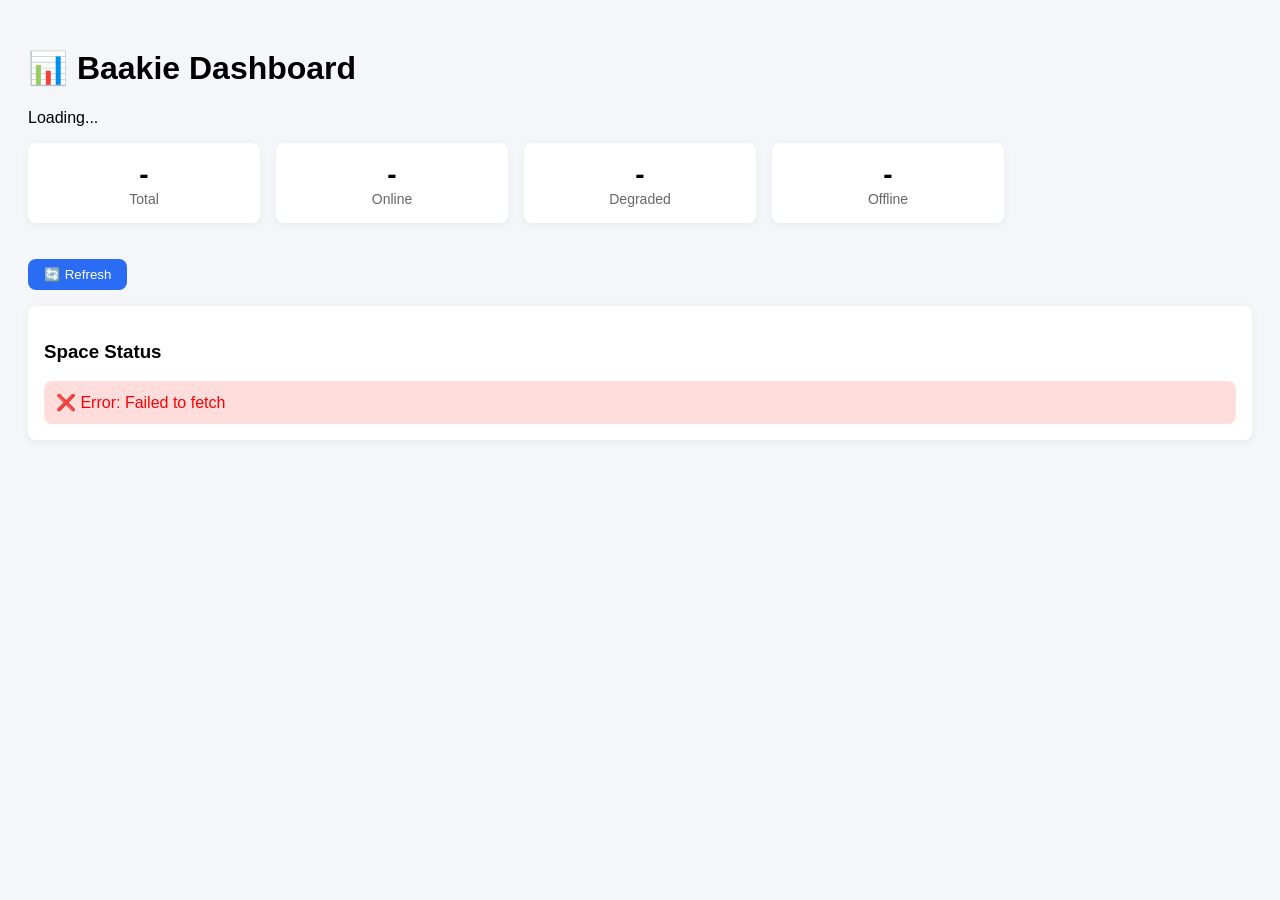
==== dashboard_worker.html @ 9c86b208 "Voeg dashboard_worker.html toe met Worker API" ====
<!DOCTYPE html>
<html>
<head>
    <title>Baakie Dashboard</title>
    <style>
        body { font-family: Arial, sans-serif; background: #f4f6f9; padding: 20px; }
        .stats { display: grid; grid-template-columns: repeat(5, 1fr); gap: 16px; margin-bottom: 20px; }
        .stat { background: white; padding: 16px; border-radius: 8px; box-shadow: 0 2px 8px rgba(0,0,0,0.06); text-align: center; }
        .stat .number { font-size: 28px; font-weight: bold; }
        .stat .label { font-size: 14px; color: #666; }
        .table-wrap { background: white; border-radius: 8px; padding: 16px; box-shadow: 0 2px 8px rgba(0,0,0,0.06); }
        table { width: 100%; border-collapse: collapse; }
        th, td { padding: 10px; text-align: left; border-bottom: 1px solid #eee; }
        .badge { padding: 2px 12px; border-radius: 12px; font-size: 12px; }
        .badge.online { background: #d4edda; color: #155724; }
        .badge.degraded { background: #fff3cd; color: #856404; }
        .badge.offline { background: #f8d7da; color: #721c24; }
        .status-dot { display: inline-block; width: 10px; height: 10px; border-radius: 50%; margin-right: 6px; }
        .status-dot.online { background: #28a745; }
        .status-dot.degraded { background: #fd7e14; }
        .status-dot.offline { background: #dc3545; }
        .refresh-btn { margin: 16px 0; padding: 8px 16px; background: #2a6df4; color: white; border: none; border-radius: 8px; cursor: pointer; }
        .error { color: red; background: #fdd; padding: 12px; border-radius: 8px; }
    </style>
</head>
<body>
    <h1>📊 Baakie Dashboard</h1>
    <p id="timestamp">Loading...</p>

    <div class="stats" id="stats">
        <div class="stat"><div class="number" id="total">-</div><div class="label">Total</div></div>
        <div class="stat"><div class="number" id="online">-</div><div class="label">Online</div></div>
        <div class="stat"><div class="number" id="degraded">-</div><div class="label">Degraded</div></div>
        <div class="stat"><div class="number" id="offline">-</div><div class="label">Offline</div></div>
    </div>

    <button class="refresh-btn" onclick="loadData()">🔄 Refresh</button>

    <div class="table-wrap">
        <h3>Space Status</h3>
        <div id="tableContainer">Loading...</div>
    </div>

    <script>
        // 🔥 API URL — jouw Cloudflare Worker
        const API_URL = 'https://baakie-dashboard-api-production.a-verboon.workers.dev/api/spaces';
        
        async function loadData() {
            const table = document.getElementById('tableContainer');
            
            try {
                const response = await fetch(API_URL);
                if (!response.ok) throw new Error(`HTTP error! status: ${response.status}`);
                const data = await response.json();
                
                document.getElementById('timestamp').textContent = 'Last updated: ' + new Date().toLocaleString();
                
                // Update stats
                let total = 0, online = 0, degraded = 0, offline = 0;
                let html = '<table><tr><th>Space</th><th>Status</th><th>Response</th></tr>';
                
                for (const [name, info] of Object.entries(data)) {
                    total++;
                    const status = info.status || 'unknown';
                    if (status === 'online') online++;
                    else if (status === 'degraded') degraded++;
                    else offline++;
                    
                    const dotClass = status === 'online' ? 'online' : status === 'degraded' ? 'degraded' : 'offline';
                    html += `<tr>
                        <td><strong>${name}</strong></td>
                        <td><span class="badge ${status}"><span class="status-dot ${dotClass}"></span>${status}</span></td>
                        <td>${info.response_time || '-'}ms</td>
                    </tr>`;
                }
                html += '</table>';
                
                document.getElementById('total').textContent = total;
                document.getElementById('online').textContent = online;
                document.getElementById('degraded').textContent = degraded;
                document.getElementById('offline').textContent = offline;
                table.innerHTML = html;
                
            } catch (error) {
                table.innerHTML = `<div class="error">❌ Error: ${error.message}</div>`;
            }
        }

        loadData();
        setInterval(loadData, 30000);
    </script>
</body>
</html>
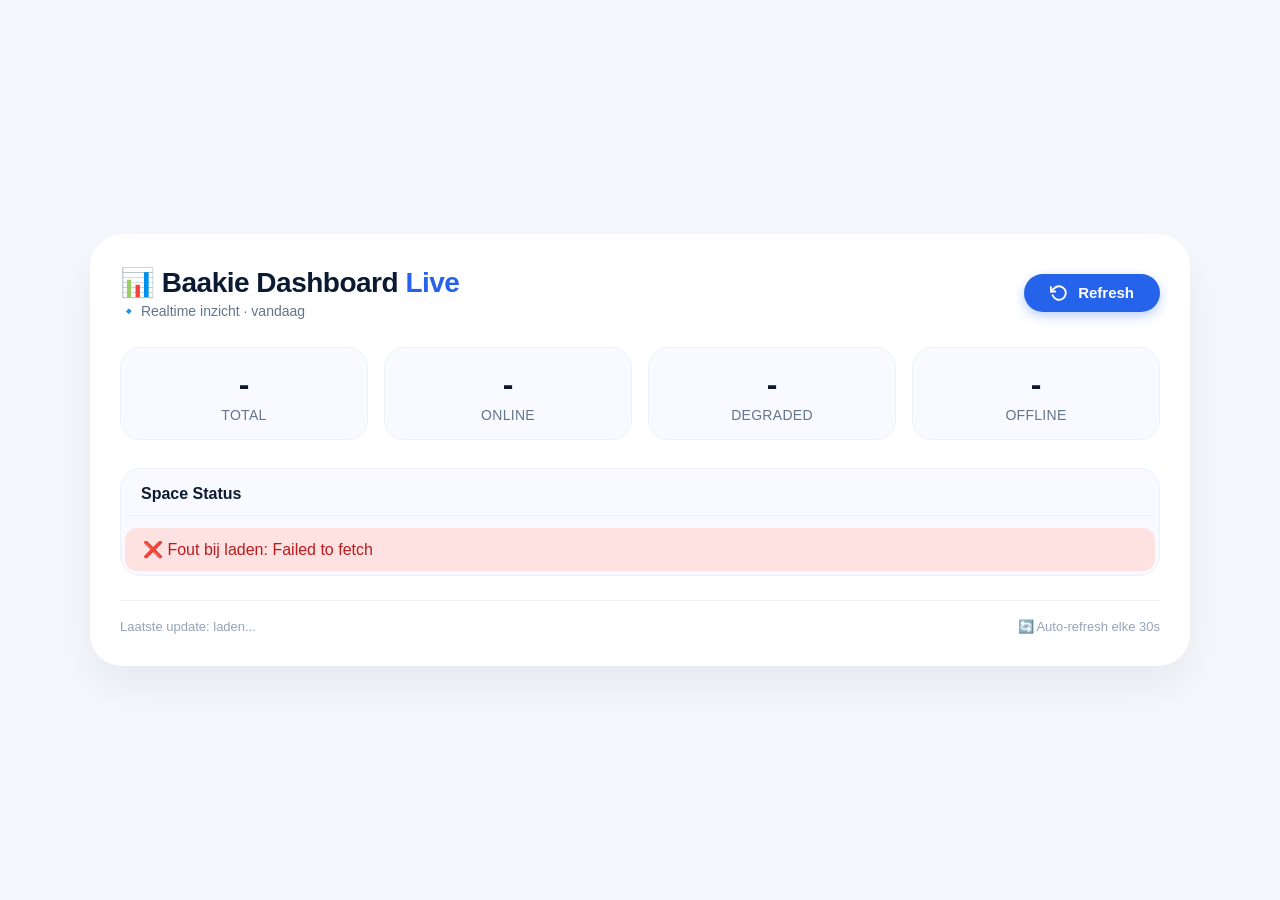
==== commit 2222c68b: "Create dashboard_worker.html" ====
--- a/dashboard_worker.html
+++ b/dashboard_worker.html
@@ -1,32 +1,275 @@
 <!DOCTYPE html>
-<html>
+<html lang="nl">
 <head>
-    <title>Baakie Dashboard</title>
+    <meta charset="UTF-8" />
+    <meta name="viewport" content="width=device-width, initial-scale=1.0" />
+    <title>Baakie Dashboard Live</title>
     <style>
-        body { font-family: Arial, sans-serif; background: #f4f6f9; padding: 20px; }
-        .stats { display: grid; grid-template-columns: repeat(5, 1fr); gap: 16px; margin-bottom: 20px; }
-        .stat { background: white; padding: 16px; border-radius: 8px; box-shadow: 0 2px 8px rgba(0,0,0,0.06); text-align: center; }
-        .stat .number { font-size: 28px; font-weight: bold; }
-        .stat .label { font-size: 14px; color: #666; }
-        .table-wrap { background: white; border-radius: 8px; padding: 16px; box-shadow: 0 2px 8px rgba(0,0,0,0.06); }
-        table { width: 100%; border-collapse: collapse; }
-        th, td { padding: 10px; text-align: left; border-bottom: 1px solid #eee; }
-        .badge { padding: 2px 12px; border-radius: 12px; font-size: 12px; }
-        .badge.online { background: #d4edda; color: #155724; }
-        .badge.degraded { background: #fff3cd; color: #856404; }
-        .badge.offline { background: #f8d7da; color: #721c24; }
-        .status-dot { display: inline-block; width: 10px; height: 10px; border-radius: 50%; margin-right: 6px; }
-        .status-dot.online { background: #28a745; }
-        .status-dot.degraded { background: #fd7e14; }
-        .status-dot.offline { background: #dc3545; }
-        .refresh-btn { margin: 16px 0; padding: 8px 16px; background: #2a6df4; color: white; border: none; border-radius: 8px; cursor: pointer; }
-        .error { color: red; background: #fdd; padding: 12px; border-radius: 8px; }
+        /* --- Reset & basis --- */
+        * {
+            margin: 0;
+            padding: 0;
+            box-sizing: border-box;
+        }
+
+        body {
+            font-family: 'Segoe UI', Tahoma, Geneva, Verdana, sans-serif;
+            background: #f4f7fc;
+            padding: 24px;
+            min-height: 100vh;
+            display: flex;
+            justify-content: center;
+            align-items: center;
+        }
+
+        .dashboard {
+            max-width: 1100px;
+            width: 100%;
+            background: white;
+            border-radius: 32px;
+            padding: 32px 30px;
+            box-shadow: 0 20px 40px rgba(0, 0, 0, 0.06);
+        }
+
+        /* --- Header --- */
+        .header {
+            display: flex;
+            justify-content: space-between;
+            align-items: center;
+            flex-wrap: wrap;
+            gap: 16px;
+            margin-bottom: 28px;
+        }
+
+        .header h1 {
+            font-size: 28px;
+            font-weight: 700;
+            color: #0b1a33;
+            letter-spacing: -0.5px;
+        }
+
+        .header h1 span {
+            color: #2563eb;
+        }
+
+        .header .sub {
+            font-size: 14px;
+            color: #64748b;
+            margin-top: 4px;
+        }
+
+        /* --- Refresh knop --- */
+        .refresh-btn {
+            background: #2563eb;
+            border: none;
+            color: white;
+            padding: 10px 26px;
+            border-radius: 60px;
+            font-weight: 600;
+            font-size: 15px;
+            display: inline-flex;
+            align-items: center;
+            gap: 10px;
+            cursor: pointer;
+            transition: 0.2s;
+            box-shadow: 0 4px 12px rgba(37, 99, 235, 0.3);
+        }
+
+        .refresh-btn:hover {
+            background: #1d4ed8;
+            transform: scale(1.02);
+        }
+
+        .refresh-btn:active {
+            transform: scale(0.94);
+        }
+
+        .refresh-btn svg {
+            width: 18px;
+            height: 18px;
+            fill: none;
+            stroke: currentColor;
+            stroke-width: 2.5;
+            stroke-linecap: round;
+            stroke-linejoin: round;
+        }
+
+        /* --- Stats --- */
+        .stats {
+            display: grid;
+            grid-template-columns: repeat(auto-fit, minmax(150px, 1fr));
+            gap: 16px;
+            margin-bottom: 28px;
+        }
+
+        .stat {
+            background: #f9faff;
+            border-radius: 20px;
+            padding: 18px 16px 16px;
+            text-align: center;
+            border: 1px solid #eef2f8;
+        }
+
+        .stat .number {
+            font-size: 32px;
+            font-weight: 700;
+            color: #0b1a33;
+        }
+
+        .stat .label {
+            font-size: 14px;
+            font-weight: 500;
+            color: #64748b;
+            margin-top: 4px;
+            text-transform: uppercase;
+            letter-spacing: 0.3px;
+        }
+
+        /* --- Tabel --- */
+        .table-wrap {
+            background: #f9faff;
+            border-radius: 20px;
+            padding: 16px 4px 4px 4px;
+            border: 1px solid #eef2f8;
+            overflow-x: auto;
+        }
+
+        .table-wrap h3 {
+            font-size: 16px;
+            font-weight: 600;
+            color: #0b1a33;
+            padding: 0 16px 12px 16px;
+            border-bottom: 1px solid #eef2f8;
+        }
+
+        table {
+            width: 100%;
+            border-collapse: collapse;
+            font-size: 14px;
+            min-width: 340px;
+        }
+
+        th {
+            text-align: left;
+            padding: 14px 16px 10px 16px;
+            font-weight: 600;
+            color: #1e293b;
+            font-size: 13px;
+            text-transform: uppercase;
+            border-bottom: 1px solid #e2e8f0;
+        }
+
+        td {
+            padding: 12px 16px;
+            border-bottom: 1px solid #eef2f8;
+            color: #0f172a;
+            font-weight: 500;
+        }
+
+        tr:last-child td {
+            border-bottom: none;
+        }
+
+        /* --- Badges --- */
+        .badge {
+            padding: 4px 14px;
+            border-radius: 40px;
+            font-size: 12px;
+            font-weight: 600;
+            display: inline-flex;
+            align-items: center;
+            gap: 6px;
+        }
+
+        .badge.online {
+            background: #d1fae5;
+            color: #065f46;
+        }
+
+        .badge.degraded {
+            background: #fef3c7;
+            color: #92400e;
+        }
+
+        .badge.offline {
+            background: #f8d7da;
+            color: #721c24;
+        }
+
+        .status-dot {
+            display: inline-block;
+            width: 10px;
+            height: 10px;
+            border-radius: 50%;
+        }
+
+        .status-dot.online {
+            background: #22c55e;
+        }
+        .status-dot.degraded {
+            background: #f59e0b;
+        }
+        .status-dot.offline {
+            background: #ef4444;
+        }
+
+        /* --- Footer --- */
+        .footer {
+            display: flex;
+            justify-content: space-between;
+            align-items: center;
+            flex-wrap: wrap;
+            gap: 12px;
+            margin-top: 24px;
+            padding-top: 18px;
+            border-top: 1px solid #eef2f8;
+            font-size: 13px;
+            color: #94a3b8;
+        }
+
+        .footer .timestamp {
+            background: #f1f5f9;
+            padding: 4px 16px;
+            border-radius: 40px;
+        }
+
+        .error {
+            color: #b91c1c;
+            background: #fee2e2;
+            padding: 12px 18px;
+            border-radius: 12px;
+            margin-top: 12px;
+        }
+
+        @media (max-width: 600px) {
+            .dashboard {
+                padding: 20px 16px;
+            }
+            .header h1 {
+                font-size: 22px;
+            }
+        }
     </style>
 </head>
 <body>
-    <h1>📊 Baakie Dashboard</h1>
-    <p id="timestamp">Loading...</p>
-
+
+<div class="dashboard">
+    <!-- HEADER -->
+    <div class="header">
+        <div>
+            <h1>📊 Baakie Dashboard <span>Live</span></h1>
+            <div class="sub">🔹 Realtime inzicht · vandaag</div>
+        </div>
+        <button class="refresh-btn" onclick="loadData()">
+            <svg viewBox="0 0 24 24">
+                <path d="M1 4v6h6" />
+                <path d="M3.51 15a9 9 0 1 0 2.13-9.36L1 10" />
+            </svg>
+            Refresh
+        </button>
+    </div>
+
+    <!-- STATS -->
     <div class="stats" id="stats">
         <div class="stat"><div class="number" id="total">-</div><div class="label">Total</div></div>
         <div class="stat"><div class="number" id="online">-</div><div class="label">Online</div></div>
@@ -34,60 +277,67 @@
         <div class="stat"><div class="number" id="offline">-</div><div class="label">Offline</div></div>
     </div>
 
-    <button class="refresh-btn" onclick="loadData()">🔄 Refresh</button>
-
+    <!-- TABLE -->
     <div class="table-wrap">
         <h3>Space Status</h3>
         <div id="tableContainer">Loading...</div>
     </div>
 
-    <script>
-        // 🔥 API URL — jouw Cloudflare Worker
-        const API_URL = 'https://baakie-dashboard-api-production.a-verboon.workers.dev/api/spaces';
-        
-        async function loadData() {
-            const table = document.getElementById('tableContainer');
-            
-            try {
-                const response = await fetch(API_URL);
-                if (!response.ok) throw new Error(`HTTP error! status: ${response.status}`);
-                const data = await response.json();
-                
-                document.getElementById('timestamp').textContent = 'Last updated: ' + new Date().toLocaleString();
-                
-                // Update stats
-                let total = 0, online = 0, degraded = 0, offline = 0;
-                let html = '<table><tr><th>Space</th><th>Status</th><th>Response</th></tr>';
-                
-                for (const [name, info] of Object.entries(data)) {
-                    total++;
-                    const status = info.status || 'unknown';
-                    if (status === 'online') online++;
-                    else if (status === 'degraded') degraded++;
-                    else offline++;
-                    
-                    const dotClass = status === 'online' ? 'online' : status === 'degraded' ? 'degraded' : 'offline';
-                    html += `<tr>
-                        <td><strong>${name}</strong></td>
-                        <td><span class="badge ${status}"><span class="status-dot ${dotClass}"></span>${status}</span></td>
-                        <td>${info.response_time || '-'}ms</td>
-                    </tr>`;
-                }
-                html += '</table>';
-                
-                document.getElementById('total').textContent = total;
-                document.getElementById('online').textContent = online;
-                document.getElementById('degraded').textContent = degraded;
-                document.getElementById('offline').textContent = offline;
-                table.innerHTML = html;
-                
-            } catch (error) {
-                table.innerHTML = `<div class="error">❌ Error: ${error.message}</div>`;
+    <!-- FOOTER -->
+    <div class="footer">
+        <span id="timestamp">Laatste update: laden...</span>
+        <span>🔄 Auto-refresh elke 30s</span>
+    </div>
+</div>
+
+<script>
+    const API_URL = 'https://baakie-dashboard-api-production.a-verboon.workers.dev/api/spaces';
+
+    async function loadData() {
+        const table = document.getElementById('tableContainer');
+
+        try {
+            const response = await fetch(API_URL);
+            if (!response.ok) throw new Error(`HTTP error! status: ${response.status}`);
+            const data = await response.json();
+
+            document.getElementById('timestamp').textContent = 'Laatste update: ' + new Date().toLocaleString('nl-NL');
+
+            let total = 0, online = 0, degraded = 0, offline = 0;
+            let html = '<table><thead><tr><th>Space</th><th>Status</th><th>Response</th></tr></thead><tbody>';
+
+            for (const [name, info] of Object.entries(data)) {
+                total++;
+                const status = info.status || 'unknown';
+                if (status === 'online') online++;
+                else if (status === 'degraded') degraded++;
+                else offline++;
+
+                const dotClass = status === 'online' ? 'online' : status === 'degraded' ? 'degraded' : 'offline';
+                const responseTime = info.response_time ? info.response_time + 'ms' : '-';
+
+                html += `<tr>
+                    <td><strong>${name}</strong></td>
+                    <td><span class="badge ${status}"><span class="status-dot ${dotClass}"></span>${status}</span></td>
+                    <td>${responseTime}</td>
+                </tr>`;
             }
-        }
-
-        loadData();
-        setInterval(loadData, 30000);
-    </script>
+            html += '</tbody></table>';
+
+            document.getElementById('total').textContent = total;
+            document.getElementById('online').textContent = online;
+            document.getElementById('degraded').textContent = degraded;
+            document.getElementById('offline').textContent = offline;
+            table.innerHTML = html;
+
+        } catch (error) {
+            table.innerHTML = `<div class="error">❌ Fout bij laden: ${error.message}</div>`;
+        }
+    }
+
+    loadData();
+    setInterval(loadData, 30000);
+</script>
+
 </body>
-</html>+</html>
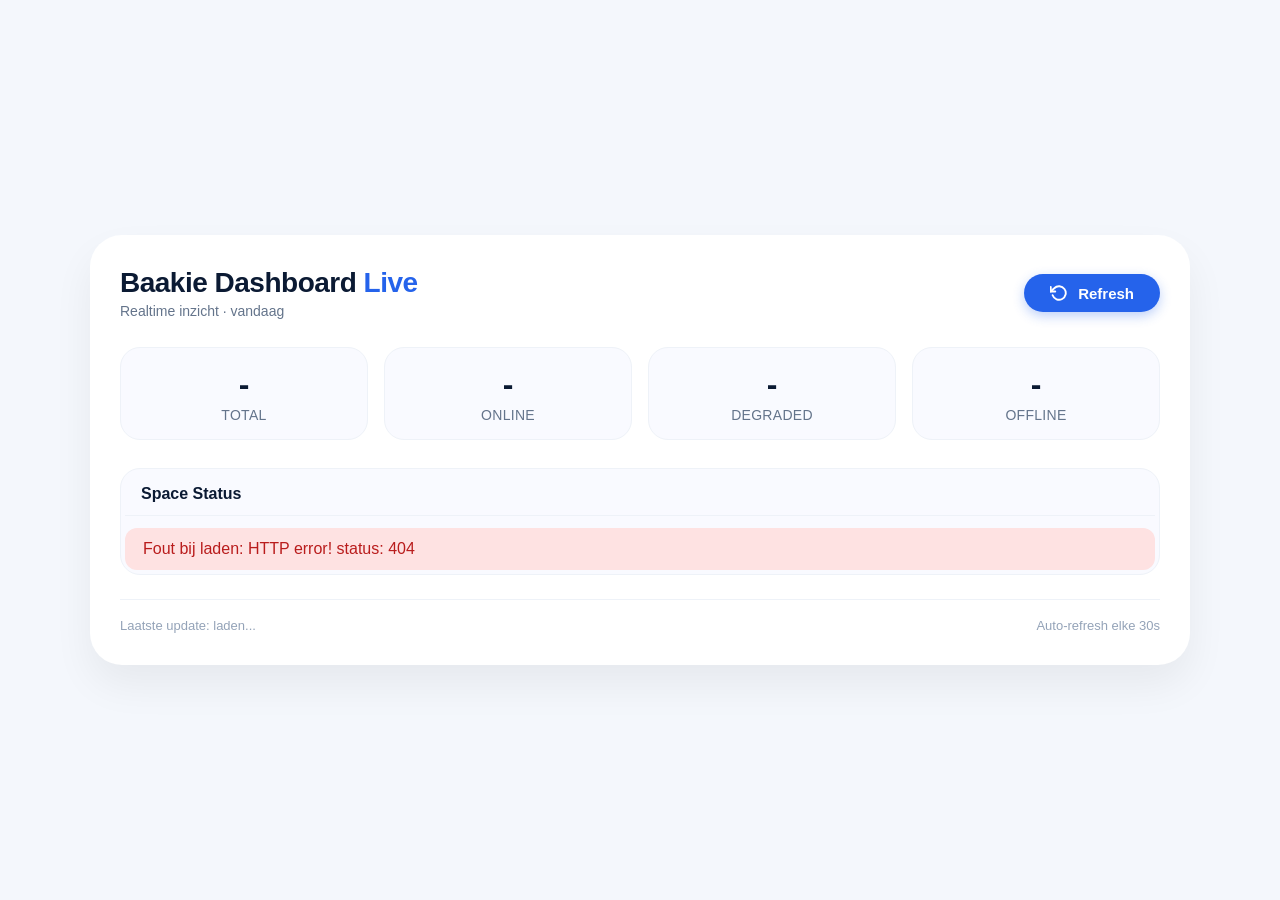
==== commit fb87e7cd: "Refactor dashboard_worker.html for clarity and functionality" ====
--- a/dashboard_worker.html
+++ b/dashboard_worker.html
@@ -5,13 +5,7 @@
     <meta name="viewport" content="width=device-width, initial-scale=1.0" />
     <title>Baakie Dashboard Live</title>
     <style>
-        /* --- Reset & basis --- */
-        * {
-            margin: 0;
-            padding: 0;
-            box-sizing: border-box;
-        }
-
+        * { margin: 0; padding: 0; box-sizing: border-box; }
         body {
             font-family: 'Segoe UI', Tahoma, Geneva, Verdana, sans-serif;
             background: #f4f7fc;
@@ -21,7 +15,6 @@
             justify-content: center;
             align-items: center;
         }
-
         .dashboard {
             max-width: 1100px;
             width: 100%;
@@ -30,8 +23,6 @@
             padding: 32px 30px;
             box-shadow: 0 20px 40px rgba(0, 0, 0, 0.06);
         }
-
-        /* --- Header --- */
         .header {
             display: flex;
             justify-content: space-between;
@@ -40,25 +31,20 @@
             gap: 16px;
             margin-bottom: 28px;
         }
-
         .header h1 {
             font-size: 28px;
             font-weight: 700;
             color: #0b1a33;
             letter-spacing: -0.5px;
         }
-
         .header h1 span {
             color: #2563eb;
         }
-
         .header .sub {
             font-size: 14px;
             color: #64748b;
             margin-top: 4px;
         }
-
-        /* --- Refresh knop --- */
         .refresh-btn {
             background: #2563eb;
             border: none;
@@ -74,16 +60,13 @@
             transition: 0.2s;
             box-shadow: 0 4px 12px rgba(37, 99, 235, 0.3);
         }
-
         .refresh-btn:hover {
             background: #1d4ed8;
             transform: scale(1.02);
         }
-
         .refresh-btn:active {
             transform: scale(0.94);
         }
-
         .refresh-btn svg {
             width: 18px;
             height: 18px;
@@ -93,15 +76,12 @@
             stroke-linecap: round;
             stroke-linejoin: round;
         }
-
-        /* --- Stats --- */
         .stats {
             display: grid;
             grid-template-columns: repeat(auto-fit, minmax(150px, 1fr));
             gap: 16px;
             margin-bottom: 28px;
         }
-
         .stat {
             background: #f9faff;
             border-radius: 20px;
@@ -109,13 +89,11 @@
             text-align: center;
             border: 1px solid #eef2f8;
         }
-
         .stat .number {
             font-size: 32px;
             font-weight: 700;
             color: #0b1a33;
         }
-
         .stat .label {
             font-size: 14px;
             font-weight: 500;
@@ -124,8 +102,6 @@
             text-transform: uppercase;
             letter-spacing: 0.3px;
         }
-
-        /* --- Tabel --- */
         .table-wrap {
             background: #f9faff;
             border-radius: 20px;
@@ -133,7 +109,6 @@
             border: 1px solid #eef2f8;
             overflow-x: auto;
         }
-
         .table-wrap h3 {
             font-size: 16px;
             font-weight: 600;
@@ -141,14 +116,12 @@
             padding: 0 16px 12px 16px;
             border-bottom: 1px solid #eef2f8;
         }
-
         table {
             width: 100%;
             border-collapse: collapse;
             font-size: 14px;
             min-width: 340px;
         }
-
         th {
             text-align: left;
             padding: 14px 16px 10px 16px;
@@ -158,19 +131,15 @@
             text-transform: uppercase;
             border-bottom: 1px solid #e2e8f0;
         }
-
         td {
             padding: 12px 16px;
             border-bottom: 1px solid #eef2f8;
             color: #0f172a;
             font-weight: 500;
         }
-
         tr:last-child td {
             border-bottom: none;
         }
-
-        /* --- Badges --- */
         .badge {
             padding: 4px 14px;
             border-radius: 40px;
@@ -180,40 +149,27 @@
             align-items: center;
             gap: 6px;
         }
-
         .badge.online {
             background: #d1fae5;
             color: #065f46;
         }
-
         .badge.degraded {
             background: #fef3c7;
             color: #92400e;
         }
-
         .badge.offline {
             background: #f8d7da;
             color: #721c24;
         }
-
         .status-dot {
             display: inline-block;
             width: 10px;
             height: 10px;
             border-radius: 50%;
         }
-
-        .status-dot.online {
-            background: #22c55e;
-        }
-        .status-dot.degraded {
-            background: #f59e0b;
-        }
-        .status-dot.offline {
-            background: #ef4444;
-        }
-
-        /* --- Footer --- */
+        .status-dot.online { background: #22c55e; }
+        .status-dot.degraded { background: #f59e0b; }
+        .status-dot.offline { background: #ef4444; }
         .footer {
             display: flex;
             justify-content: space-between;
@@ -226,13 +182,11 @@
             font-size: 13px;
             color: #94a3b8;
         }
-
         .footer .timestamp {
             background: #f1f5f9;
             padding: 4px 16px;
             border-radius: 40px;
         }
-
         .error {
             color: #b91c1c;
             background: #fee2e2;
@@ -240,25 +194,18 @@
             border-radius: 12px;
             margin-top: 12px;
         }
-
         @media (max-width: 600px) {
-            .dashboard {
-                padding: 20px 16px;
-            }
-            .header h1 {
-                font-size: 22px;
-            }
+            .dashboard { padding: 20px 16px; }
+            .header h1 { font-size: 22px; }
         }
     </style>
 </head>
 <body>
-
 <div class="dashboard">
-    <!-- HEADER -->
     <div class="header">
         <div>
-            <h1>📊 Baakie Dashboard <span>Live</span></h1>
-            <div class="sub">🔹 Realtime inzicht · vandaag</div>
+            <h1>Baakie Dashboard <span>Live</span></h1>
+            <div class="sub">Realtime inzicht · vandaag</div>
         </div>
         <button class="refresh-btn" onclick="loadData()">
             <svg viewBox="0 0 24 24">
@@ -268,54 +215,47 @@
             Refresh
         </button>
     </div>
-
-    <!-- STATS -->
     <div class="stats" id="stats">
         <div class="stat"><div class="number" id="total">-</div><div class="label">Total</div></div>
         <div class="stat"><div class="number" id="online">-</div><div class="label">Online</div></div>
         <div class="stat"><div class="number" id="degraded">-</div><div class="label">Degraded</div></div>
         <div class="stat"><div class="number" id="offline">-</div><div class="label">Offline</div></div>
     </div>
-
-    <!-- TABLE -->
     <div class="table-wrap">
         <h3>Space Status</h3>
         <div id="tableContainer">Loading...</div>
     </div>
-
-    <!-- FOOTER -->
     <div class="footer">
         <span id="timestamp">Laatste update: laden...</span>
-        <span>🔄 Auto-refresh elke 30s</span>
+        <span>Auto-refresh elke 30s</span>
     </div>
 </div>
-
 <script>
-    const API_URL = 'https://baakie-dashboard-api-production.a-verboon.workers.dev/api/spaces';
-
+    // API URL - gebruikt dezelfde worker
+    const API_URL = window.location.origin + '/api/spaces';
+    
     async function loadData() {
         const table = document.getElementById('tableContainer');
-
         try {
             const response = await fetch(API_URL);
-            if (!response.ok) throw new Error(`HTTP error! status: ${response.status}`);
+            if (!response.ok) throw new Error('HTTP error! status: ' + response.status);
             const data = await response.json();
-
+            
             document.getElementById('timestamp').textContent = 'Laatste update: ' + new Date().toLocaleString('nl-NL');
-
+            
             let total = 0, online = 0, degraded = 0, offline = 0;
             let html = '<table><thead><tr><th>Space</th><th>Status</th><th>Response</th></tr></thead><tbody>';
-
+            
             for (const [name, info] of Object.entries(data)) {
                 total++;
                 const status = info.status || 'unknown';
                 if (status === 'online') online++;
                 else if (status === 'degraded') degraded++;
                 else offline++;
-
+                
                 const dotClass = status === 'online' ? 'online' : status === 'degraded' ? 'degraded' : 'offline';
                 const responseTime = info.response_time ? info.response_time + 'ms' : '-';
-
+                
                 html += `<tr>
                     <td><strong>${name}</strong></td>
                     <td><span class="badge ${status}"><span class="status-dot ${dotClass}"></span>${status}</span></td>
@@ -323,21 +263,19 @@
                 </tr>`;
             }
             html += '</tbody></table>';
-
+            
             document.getElementById('total').textContent = total;
             document.getElementById('online').textContent = online;
             document.getElementById('degraded').textContent = degraded;
             document.getElementById('offline').textContent = offline;
             table.innerHTML = html;
-
         } catch (error) {
-            table.innerHTML = `<div class="error">❌ Fout bij laden: ${error.message}</div>`;
+            table.innerHTML = '<div class="error">Fout bij laden: ' + error.message + '</div>';
         }
     }
-
+    
     loadData();
     setInterval(loadData, 30000);
 </script>
-
 </body>
 </html>
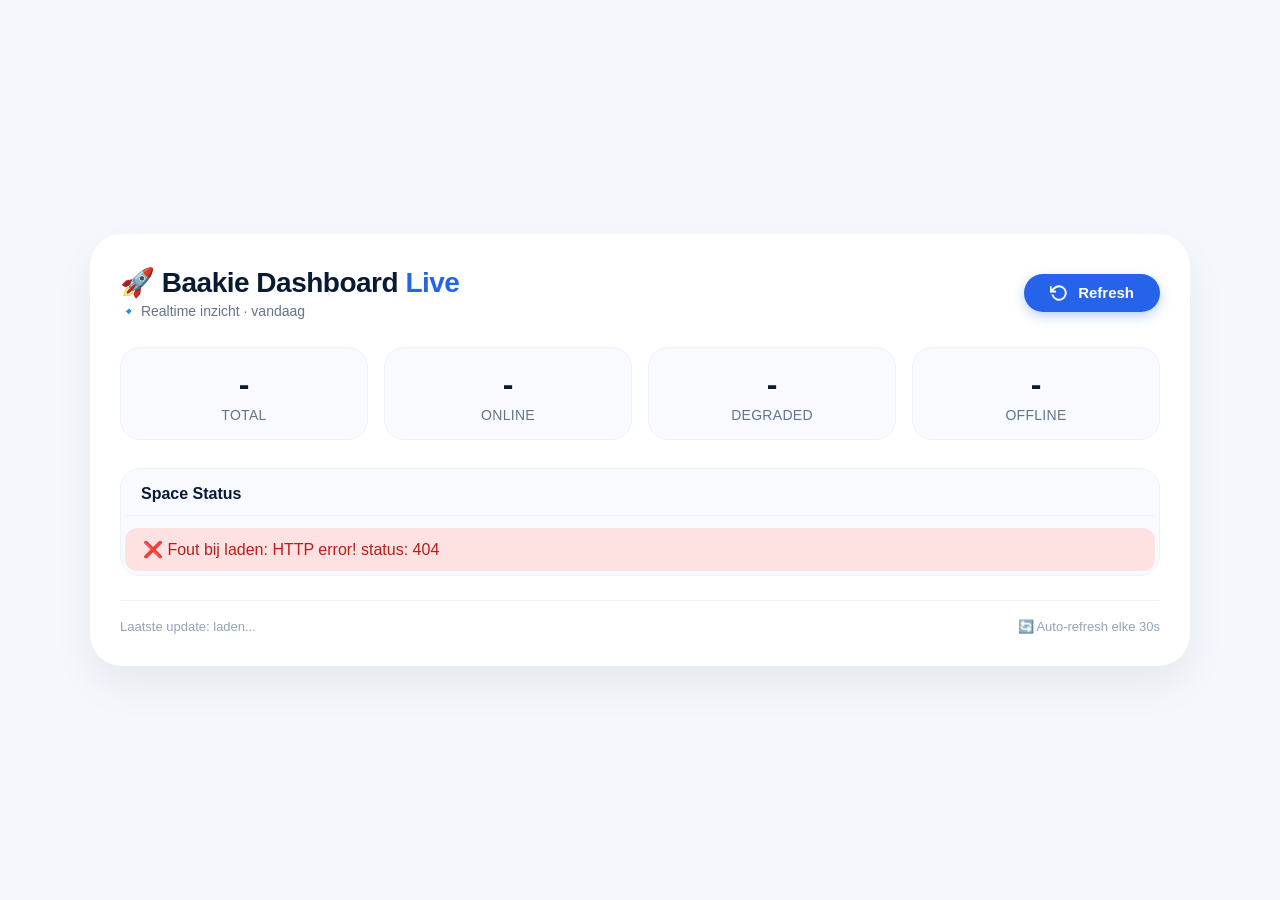
==== commit ddb24fd6: "Update dashboard_worker.html" ====
--- a/dashboard_worker.html
+++ b/dashboard_worker.html
@@ -204,8 +204,8 @@
 <div class="dashboard">
     <div class="header">
         <div>
-            <h1>Baakie Dashboard <span>Live</span></h1>
-            <div class="sub">Realtime inzicht · vandaag</div>
+            <h1>🚀 Baakie Dashboard <span>Live</span></h1>
+            <div class="sub">🔹 Realtime inzicht · vandaag</div>
         </div>
         <button class="refresh-btn" onclick="loadData()">
             <svg viewBox="0 0 24 24">
@@ -227,12 +227,11 @@
     </div>
     <div class="footer">
         <span id="timestamp">Laatste update: laden...</span>
-        <span>Auto-refresh elke 30s</span>
+        <span>🔄 Auto-refresh elke 30s</span>
     </div>
 </div>
 <script>
-    // API URL - gebruikt dezelfde worker
-    const API_URL = window.location.origin + '/api/spaces';
+    const API_URL = '/api/spaces';
     
     async function loadData() {
         const table = document.getElementById('tableContainer');
@@ -256,11 +255,11 @@
                 const dotClass = status === 'online' ? 'online' : status === 'degraded' ? 'degraded' : 'offline';
                 const responseTime = info.response_time ? info.response_time + 'ms' : '-';
                 
-                html += `<tr>
-                    <td><strong>${name}</strong></td>
-                    <td><span class="badge ${status}"><span class="status-dot ${dotClass}"></span>${status}</span></td>
-                    <td>${responseTime}</td>
-                </tr>`;
+                html += '<tr>' +
+                    '<td><strong>' + name + '</strong></td>' +
+                    '<td><span class="badge ' + status + '"><span class="status-dot ' + dotClass + '"></span>' + status + '</span></td>' +
+                    '<td>' + responseTime + '</td>' +
+                '</tr>';
             }
             html += '</tbody></table>';
             
@@ -270,7 +269,7 @@
             document.getElementById('offline').textContent = offline;
             table.innerHTML = html;
         } catch (error) {
-            table.innerHTML = '<div class="error">Fout bij laden: ' + error.message + '</div>';
+            table.innerHTML = '<div class="error">❌ Fout bij laden: ' + error.message + '</div>';
         }
     }
     
